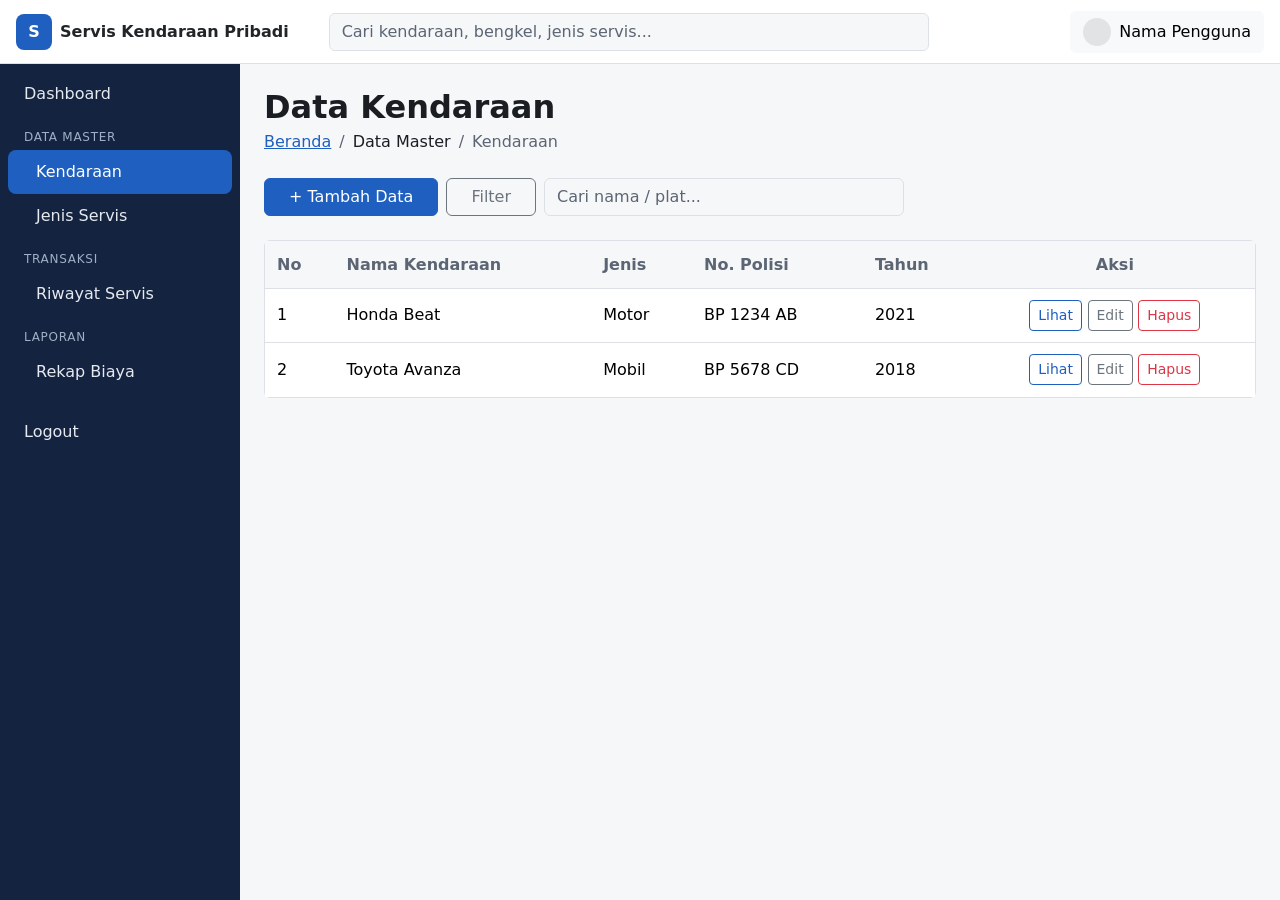
==== user/kendaraan.html @ e32719c1 "tambah: login, registrasi, kendaraan" ====
<!doctype html>
<html lang="id">
<head>
  <meta charset="utf-8">
  <meta name="viewport" content="width=device-width, initial-scale=1">
  <title>Data Kendaraan | Servis Kendaraan Pribadi</title>
  <link href="https://cdn.jsdelivr.net/npm/bootstrap@5.3.3/dist/css/bootstrap.min.css" rel="stylesheet">
  <link href="../assets/css/style.css" rel="stylesheet">
  <style>
    :root { --sidebar-w: 240px; }
    body { font-size: 1rem; }
    .topbar { background: var(--sv-surface); border-bottom: 1px solid var(--sv-border); }
    .sidebar { width: var(--sidebar-w); background-color: var(--sv-sidebar) !important; }
    .sidebar .nav-link { color: var(--sv-sidebar-text); padding: .6rem 1rem; min-height: 44px; display: flex; align-items: center; }
    .sidebar .nav-link.active { color: #fff; }
    .sidebar .nav-link.sub { padding-left: 1.75rem; }
    .sidebar .nav-heading { font-size: .75rem; letter-spacing: .06em; text-transform: uppercase; color: #9FB0C8; padding: .75rem 1rem .25rem; }
    .page-layout { min-height: calc(100vh - 64px); }
    @media (min-width: 992px) {
      .sidebar { position: sticky; top: 64px; height: calc(100vh - 64px); flex: 0 0 var(--sidebar-w); }
    }
    .page-content { max-width: 1400px; }
    .brand-logo { width: 36px; height: 36px; border-radius: 8px; background: var(--sv-primary); color: #fff; display: grid; place-items: center; font-weight: 700; }
    .skip-link { position: absolute; left: -999px; }
    .skip-link:focus { left: 8px; top: 8px; z-index: 2000; background: #fff; padding: .5rem 1rem; }
    .detail-field { background: var(--sv-bg); border: 1px solid var(--sv-border); border-radius: .375rem; padding: .5rem .75rem; min-height: 38px; }
    .toast-container { z-index: 2000; }
    .table-vehicles { min-width: 720px; }
    .table-vehicles th, .table-vehicles td { padding: .7rem .75rem; }
    .table-vehicles th:last-child, .table-vehicles td:last-child { text-align: center; white-space: nowrap; }
    .vehicle-actions { display: inline-flex; gap: .35rem; }
  </style>
</head>
<body>
  <a class="skip-link" href="#konten">Lewati ke konten</a>

  <header class="topbar sticky-top" style="height:64px">
    <div class="d-flex align-items-center gap-3 h-100 px-3">
      <button class="btn btn-outline-secondary d-lg-none" type="button" data-bs-toggle="offcanvas" data-bs-target="#sidebar" aria-controls="sidebar" aria-label="Buka menu">
        <span aria-hidden="true">&#9776;</span>
      </button>
      <a class="d-flex align-items-center gap-2 text-decoration-none text-body fw-semibold" href="dashboard.html">
        <span class="brand-logo" aria-hidden="true">S</span>
        <span class="d-none d-sm-inline">Servis Kendaraan Pribadi</span>
      </a>
      <form class="flex-grow-1 d-none d-md-block mx-lg-4" role="search" style="max-width:600px" onsubmit="return false">
        <label for="cariGlobal" class="visually-hidden">Cari</label>
        <input id="cariGlobal" type="search" class="form-control" placeholder="Cari kendaraan, bengkel, jenis servis...">
      </form>
      <div class="dropdown ms-auto">
        <button class="btn btn-light d-flex align-items-center gap-2" type="button" data-bs-toggle="dropdown" aria-expanded="false">
          <span class="rounded-circle bg-secondary-subtle d-inline-block" style="width:28px;height:28px" aria-hidden="true"></span>
          <span class="d-none d-sm-inline">Nama Pengguna</span>
        </button>
        <ul class="dropdown-menu dropdown-menu-end">
          <li><a class="dropdown-item" href="login.html">Logout</a></li>
        </ul>
      </div>
    </div>
  </header>

  <div class="page-layout d-lg-flex">
    <aside id="sidebar" class="sidebar offcanvas-lg offcanvas-start" tabindex="-1" aria-label="Menu utama">
      <div class="offcanvas-header d-lg-none">
        <span class="fw-semibold">Menu</span>
        <button type="button" class="btn-close btn-close-white" data-bs-dismiss="offcanvas" data-bs-target="#sidebar" aria-label="Tutup"></button>
      </div>
      <nav class="offcanvas-body d-block p-2">
        <ul class="nav flex-column">
          <li><a class="nav-link" href="dashboard.html">Dashboard</a></li>
          <li class="nav-heading">Data Master</li>
          <li><a class="nav-link sub active" href="kendaraan.html" aria-current="page">Kendaraan</a></li>
          <li><a class="nav-link sub" href="jenis-servis.html">Jenis Servis</a></li>
          <li class="nav-heading">Transaksi</li>
          <li><a class="nav-link sub" href="riwayat-servis.html">Riwayat Servis</a></li>
          <li class="nav-heading">Laporan</li>
          <li><a class="nav-link sub" href="rekap.html">Rekap Biaya</a></li>
          <li class="mt-3"><a class="nav-link" href="../index.html">Logout</a></li>
        </ul>
      </nav>
    </aside>

    <main id="konten" class="flex-grow-1 p-3 p-md-4">
      <div class="page-content">
        <h1 class="h2 fw-bold mb-1">Data Kendaraan</h1>
        <nav aria-label="breadcrumb">
          <ol class="breadcrumb small mb-4">
            <li class="breadcrumb-item"><a href="dashboard.html">Beranda</a></li>
            <li class="breadcrumb-item">Data Master</li>
            <li class="breadcrumb-item active" aria-current="page">Kendaraan</li>
          </ol>
        </nav>

        <section aria-label="Daftar kendaraan">
          <div class="d-flex flex-column flex-md-row gap-2 align-items-md-center mb-4">
            <button class="btn btn-primary px-4" type="button" id="btnTambah" data-bs-toggle="modal" data-bs-target="#modalKendaraan">
              <span aria-hidden="true">+</span> Tambah Data
            </button>
            <button class="btn btn-outline-secondary px-4" type="button" id="btnFilter" data-bs-toggle="collapse" data-bs-target="#panelFilter" aria-expanded="false" aria-controls="panelFilter">
              Filter
            </button>
            <div class="flex-grow-1" style="max-width: 360px">
              <label for="cariKendaraan" class="visually-hidden">Cari nama atau nomor polisi</label>
              <input type="search" class="form-control" id="cariKendaraan" placeholder="Cari nama / plat...">
            </div>
          </div>

          <div class="collapse mb-3" id="panelFilter">
            <div class="card card-body">
              <div class="row g-3 align-items-end">
                <div class="col-12 col-sm-6 col-lg-4">
                  <label for="filterJenis" class="form-label fw-semibold">Jenis Kendaraan</label>
                  <select class="form-select" id="filterJenis">
                    <option value="">Semua jenis</option>
                    <option value="Motor">Motor</option>
                    <option value="Mobil">Mobil</option>
                  </select>
                </div>
                <div class="col-auto">
                  <button class="btn btn-outline-secondary" type="button" id="btnResetFilter">Reset filter</button>
                </div>
              </div>
            </div>
          </div>

          <div class="card">
            <div class="table-responsive">
              <table class="table table-hover align-middle mb-0 table-vehicles">
                <caption class="visually-hidden">Daftar kendaraan yang terdaftar</caption>
                <thead>
                  <tr>
                    <th scope="col">No</th>
                    <th scope="col">Nama Kendaraan</th>
                    <th scope="col">Jenis</th>
                    <th scope="col">No. Polisi</th>
                    <th scope="col">Tahun</th>
                    <th scope="col">Aksi</th>
                  </tr>
                </thead>
                <tbody id="bodyKendaraan"></tbody>
              </table>
            </div>
          </div>
          <p id="statusKendaraan" class="visually-hidden" role="status" aria-live="polite"></p>
        </section>
      </div>
    </main>
  </div>

  <div class="modal fade" id="modalKendaraan" tabindex="-1" aria-labelledby="judulModalKendaraan" aria-hidden="true">
    <div class="modal-dialog modal-dialog-centered">
      <div class="modal-content">
        <form id="formKendaraan">
          <div class="modal-header">
            <h2 class="modal-title fs-5" id="judulModalKendaraan">Tambah Kendaraan</h2>
            <button type="button" class="btn-close" data-bs-dismiss="modal" aria-label="Tutup"></button>
          </div>
          <div class="modal-body">
            <input type="hidden" id="kendaraanId">
            <div class="mb-3">
              <label for="namaKendaraan" class="form-label">Nama Kendaraan</label>
              <input type="text" class="form-control" id="namaKendaraan" maxlength="80" required>
            </div>
            <div class="mb-3">
              <label for="jenisKendaraan" class="form-label">Jenis Kendaraan</label>
              <select class="form-select" id="jenisKendaraan" required>
                <option value="">Pilih jenis</option>
                <option value="Motor">Motor</option>
                <option value="Mobil">Mobil</option>
              </select>
            </div>
            <div class="mb-3">
              <label for="nomorPolisi" class="form-label">No. Polisi</label>
              <input type="text" class="form-control text-uppercase" id="nomorPolisi" maxlength="12" required>
            </div>
            <div>
              <label for="tahunKendaraan" class="form-label">Tahun</label>
              <input type="number" class="form-control" id="tahunKendaraan" min="1900" required>
            </div>
          </div>
          <div class="modal-footer">
            <button type="button" class="btn btn-outline-secondary" data-bs-dismiss="modal">Batal</button>
            <button type="submit" class="btn btn-primary">Simpan</button>
          </div>
        </form>
      </div>
    </div>
  </div>

  <div class="modal fade" id="modalDetail" tabindex="-1" aria-labelledby="judulDetail" aria-hidden="true">
    <div class="modal-dialog modal-dialog-centered">
      <div class="modal-content">
        <div class="modal-header">
          <h2 class="modal-title fs-5" id="judulDetail">Detail Kendaraan</h2>
          <button type="button" class="btn-close" data-bs-dismiss="modal" aria-label="Tutup"></button>
        </div>
        <dl class="modal-body row mb-0">
          <dt class="col-5">Nama Kendaraan</dt><dd class="col-7" id="detailNama"></dd>
          <dt class="col-5">Jenis</dt><dd class="col-7" id="detailJenis"></dd>
          <dt class="col-5">No. Polisi</dt><dd class="col-7" id="detailPolisi"></dd>
          <dt class="col-5">Tahun</dt><dd class="col-7 mb-0" id="detailTahun"></dd>
        </dl>
      </div>
    </div>
  </div>

  <div class="modal fade" id="modalHapus" tabindex="-1" aria-labelledby="judulHapus" aria-hidden="true">
    <div class="modal-dialog modal-dialog-centered">
      <div class="modal-content">
        <div class="modal-header">
          <h2 class="modal-title h5 fw-bold" id="judulHapus">Hapus Kendaraan</h2>
          <button type="button" class="btn-close" data-bs-dismiss="modal" aria-label="Tutup"></button>
        </div>
        <div class="modal-body">
          <p>Anda yakin ingin menghapus data kendaraan berikut?</p>
          <div class="small text-body-secondary mb-1">Kendaraan yang akan dihapus</div>
          <div class="detail-field mb-3" id="hapusRingkas"></div>
          <p class="text-danger small mb-0">Tindakan ini tidak dapat dibatalkan.</p>
        </div>
        <div class="modal-footer">
          <button type="button" class="btn btn-outline-secondary" data-bs-dismiss="modal">Batal</button>
          <button type="button" class="btn btn-danger" id="btnKonfirmasiHapus">Hapus</button>
        </div>
      </div>
    </div>
  </div>

  <div class="toast-container position-fixed top-0 end-0 p-3" aria-live="polite" aria-atomic="true">
    <div id="toast" class="toast align-items-center border-0" role="status">
      <div class="d-flex">
        <div class="toast-body fw-semibold" id="toastIsi"></div>
        <button type="button" class="btn-close btn-close-white me-2 m-auto" data-bs-dismiss="toast" aria-label="Tutup"></button>
      </div>
    </div>
  </div>

  <script src="https://cdn.jsdelivr.net/npm/bootstrap@5.3.3/dist/js/bootstrap.bundle.min.js"></script>
  <script>
    const kendaraan = [
      { id: 1, nama: 'Honda Beat', jenis: 'Motor', polisi: 'BP 1234 AB', tahun: 2021 },
      { id: 2, nama: 'Toyota Avanza', jenis: 'Mobil', polisi: 'BP 5678 CD', tahun: 2018 }
    ];

    const $ = id => document.getElementById(id);
    const esc = value => String(value).replace(/[&<>"']/g, character => ({
      '&': '&amp;', '<': '&lt;', '>': '&gt;', '"': '&quot;', "'": '&#39;'
    }[character]));
    const modalForm = bootstrap.Modal.getOrCreateInstance($('modalKendaraan'));
    const modalDetail = bootstrap.Modal.getOrCreateInstance($('modalDetail'));
    const modalHapus = bootstrap.Modal.getOrCreateInstance($('modalHapus'));
    const toast = new bootstrap.Toast($('toast'), { delay: 3500 });
    let hapusId = null;
    let focusTarget = $('btnTambah');
    $('tahunKendaraan').max = new Date().getFullYear() + 1;

    function notif(pesan, sukses = true) {
      $('toast').className = 'toast align-items-center border-0 text-bg-' + (sukses ? 'success' : 'danger');
      $('toastIsi').textContent = pesan;
      toast.show();
    }

    function renderKendaraan() {
      const query = $('cariKendaraan').value.trim().toLocaleLowerCase('id');
      const jenis = $('filterJenis').value;
      const rows = kendaraan.filter(item =>
        (!jenis || item.jenis === jenis) &&
        (!query || item.nama.toLocaleLowerCase('id').includes(query) || item.polisi.toLocaleLowerCase('id').includes(query))
      );

      $('bodyKendaraan').innerHTML = rows.length
        ? rows.map((item, index) => `
            <tr>
              <td>${index + 1}</td>
              <td>${esc(item.nama)}</td>
              <td>${esc(item.jenis)}</td>
              <td>${esc(item.polisi)}</td>
              <td>${item.tahun}</td>
              <td>
                <div class="vehicle-actions">
                  <button class="btn btn-sm btn-outline-primary" type="button" data-action="lihat" data-id="${item.id}">Lihat</button>
                  <button class="btn btn-sm btn-outline-secondary" type="button" data-action="edit" data-id="${item.id}">Edit</button>
                  <button class="btn btn-sm btn-outline-danger" type="button" data-action="hapus" data-id="${item.id}">Hapus</button>
                </div>
              </td>
            </tr>`).join('')
        : '<tr><td class="text-center text-body-secondary py-4" colspan="6">Data kendaraan tidak ditemukan.</td></tr>';
      $('statusKendaraan').textContent = rows.length
        ? `${rows.length} kendaraan ditampilkan.`
        : 'Data kendaraan tidak ditemukan.';
    }

    function siapkanForm(item = null) {
      $('formKendaraan').reset();
      $('kendaraanId').value = item ? item.id : '';
      $('judulModalKendaraan').textContent = item ? 'Edit Kendaraan' : 'Tambah Kendaraan';
      if (item) {
        $('namaKendaraan').value = item.nama;
        $('jenisKendaraan').value = item.jenis;
        $('nomorPolisi').value = item.polisi;
        $('tahunKendaraan').value = item.tahun;
      }
    }

    $('btnTambah').addEventListener('click', () => {
      focusTarget = $('btnTambah');
      siapkanForm();
    });
    $('cariKendaraan').addEventListener('input', renderKendaraan);
    $('filterJenis').addEventListener('change', renderKendaraan);
    $('btnResetFilter').addEventListener('click', () => {
      $('filterJenis').value = '';
      $('cariKendaraan').value = '';
      renderKendaraan();
    });

    $('bodyKendaraan').addEventListener('click', event => {
      const button = event.target.closest('button[data-action]');
      if (!button) return;
      const item = kendaraan.find(row => row.id === Number(button.dataset.id));
      if (!item) return;

      if (button.dataset.action === 'lihat') {
        $('detailNama').textContent = item.nama;
        $('detailJenis').textContent = item.jenis;
        $('detailPolisi').textContent = item.polisi;
        $('detailTahun').textContent = item.tahun;
        modalDetail.show();
      } else if (button.dataset.action === 'edit') {
        focusTarget = button;
        siapkanForm(item);
        modalForm.show();
      } else if (button.dataset.action === 'hapus') {
        hapusId = item.id;
        $('hapusRingkas').textContent = `${item.nama} — ${item.polisi}`;
        modalHapus.show();
      }
    });

    $('btnKonfirmasiHapus').addEventListener('click', () => {
      const index = kendaraan.findIndex(item => item.id === hapusId);
      if (index === -1) {
        modalHapus.hide();
        notif('Gagal menghapus kendaraan.', false);
        return;
      }
      kendaraan.splice(index, 1);
      hapusId = null;
      modalHapus.hide();
      renderKendaraan();
      notif('Kendaraan berhasil dihapus.');
    });

    $('formKendaraan').addEventListener('submit', event => {
      event.preventDefault();
      const id = Number($('kendaraanId').value);
      const item = {
        id: id || Math.max(0, ...kendaraan.map(row => row.id)) + 1,
        nama: $('namaKendaraan').value.trim(),
        jenis: $('jenisKendaraan').value,
        polisi: $('nomorPolisi').value.trim().toLocaleUpperCase('id'),
        tahun: Number($('tahunKendaraan').value)
      };
      const index = kendaraan.findIndex(row => row.id === id);
      if (index === -1) kendaraan.push(item);
      else kendaraan[index] = item;
      renderKendaraan();
      modalForm.hide();
    });

    $('modalKendaraan').addEventListener('hide.bs.modal', () => {
      window.setTimeout(() => focusTarget.focus(), 0);
    });
    $('modalKendaraan').addEventListener('hidden.bs.modal', () => {
      $('formKendaraan').reset();
      focusTarget.focus();
    });
    $('cariGlobal').addEventListener('input', event => {
      $('cariKendaraan').value = event.target.value;
      renderKendaraan();
    });
    renderKendaraan();
  </script>
</body>
</html>
---- assets/css/style.css ----
/* ==========================================================
   Tema "Servis Kendaraan" untuk Bootstrap 5.3
   Pasang SETELAH bootstrap.min.css:
   <link href="bootstrap.min.css" rel="stylesheet">
   <link href="servisku-theme.css" rel="stylesheet">
   ========================================================== */

:root {
  /* --- Brand --- */
  --sv-primary:        #1F5FBF;
  --sv-primary-hover:  #184C99;
  --sv-primary-active: #123B77;
  --sv-primary-tint:   #E8F0FB;   /* latar baris terpilih, badge lembut */
  --sv-sidebar:        #14233F;   /* sidebar navigasi */
  --sv-sidebar-text:   #E6EAF0;
  --sv-accent:         #C2410C;   /* aksen hangat (oli/mesin), pakai hemat */

  /* --- Status --- */
  --sv-success: #177A4B;
  --sv-warning: #F2A900;          /* teks di atasnya WAJIB gelap */
  --sv-danger:  #C62F3E;
  --sv-info:    #0B7285;

  /* --- Netral --- */
  --sv-bg:      #F6F7F9;
  --sv-surface: #FFFFFF;
  --sv-border:  #DDE1E7;
  --sv-text:    #1A1D21;
  --sv-muted:   #5B6573;

  /* --- Mapping ke variabel Bootstrap --- */
  --bs-primary: var(--sv-primary);
  --bs-primary-rgb: 31, 95, 191;
  --bs-success: var(--sv-success);
  --bs-success-rgb: 23, 122, 75;
  --bs-warning: var(--sv-warning);
  --bs-warning-rgb: 242, 169, 0;
  --bs-danger: var(--sv-danger);
  --bs-danger-rgb: 198, 47, 62;
  --bs-info: var(--sv-info);
  --bs-info-rgb: 11, 114, 133;

  --bs-body-bg: var(--sv-bg);
  --bs-body-color: var(--sv-text);
  --bs-secondary-color: var(--sv-muted);
  --bs-border-color: var(--sv-border);
  --bs-link-color: var(--sv-primary);
  --bs-link-hover-color: var(--sv-primary-hover);
  --bs-link-color-rgb: 31, 95, 191;
  --bs-link-hover-color-rgb: 24, 76, 153;
  --bs-focus-ring-color: rgba(31, 95, 191, .35);
}

/* Tombol utama */
.btn-primary {
  --bs-btn-bg: var(--sv-primary);
  --bs-btn-border-color: var(--sv-primary);
  --bs-btn-hover-bg: var(--sv-primary-hover);
  --bs-btn-hover-border-color: var(--sv-primary-hover);
  --bs-btn-active-bg: var(--sv-primary-active);
  --bs-btn-active-border-color: var(--sv-primary-active);
  --bs-btn-disabled-bg: var(--sv-primary);
  --bs-btn-disabled-border-color: var(--sv-primary);
  --bs-btn-focus-shadow-rgb: 31, 95, 191;
}
.btn-outline-primary {
  --bs-btn-color: var(--sv-primary);
  --bs-btn-border-color: var(--sv-primary);
  --bs-btn-hover-bg: var(--sv-primary);
  --bs-btn-hover-border-color: var(--sv-primary);
  --bs-btn-active-bg: var(--sv-primary-hover);
  --bs-btn-active-border-color: var(--sv-primary-hover);
  --bs-btn-disabled-color: var(--sv-primary);
  --bs-btn-disabled-border-color: var(--sv-primary);
}
.btn-success {
  --bs-btn-bg: var(--sv-success);
  --bs-btn-border-color: var(--sv-success);
  --bs-btn-hover-bg: #12633C;
  --bs-btn-hover-border-color: #12633C;
  --bs-btn-active-bg: #0E4F30;
  --bs-btn-active-border-color: #0E4F30;
}
.btn-danger {
  --bs-btn-bg: var(--sv-danger);
  --bs-btn-border-color: var(--sv-danger);
  --bs-btn-hover-bg: #A82533;
  --bs-btn-hover-border-color: #A82533;
  --bs-btn-active-bg: #8C1E2A;
  --bs-btn-active-border-color: #8C1E2A;
}
/* Warning: teks gelap supaya kontras 8.4:1 (putih hanya 2:1, TIDAK lolos) */
.btn-warning {
  --bs-btn-color: var(--sv-text);
  --bs-btn-bg: var(--sv-warning);
  --bs-btn-border-color: var(--sv-warning);
  --bs-btn-hover-color: var(--sv-text);
  --bs-btn-hover-bg: #D99700;
  --bs-btn-hover-border-color: #D99700;
}
.text-bg-warning { color: var(--sv-text) !important; }

/* Form */
.form-control:focus, .form-select:focus {
  border-color: var(--sv-primary);
  box-shadow: 0 0 0 .25rem rgba(31, 95, 191, .25);
}
.form-check-input:checked {
  background-color: var(--sv-primary);
  border-color: var(--sv-primary);
}

/* Kartu & tabel */
.card { --bs-card-bg: var(--sv-surface); --bs-card-border-color: var(--sv-border); }
.table { --bs-table-bg: var(--sv-surface); --bs-table-hover-bg: var(--sv-primary-tint); }
.table thead th { color: var(--sv-muted); font-weight: 600; background: var(--sv-bg); }

/* Sidebar */
.sidebar { background: var(--sv-sidebar); color: var(--sv-sidebar-text); }
.sidebar .nav-link { color: var(--sv-sidebar-text); border-radius: .5rem; }
.sidebar .nav-link:hover { background: rgba(255, 255, 255, .08); }
.sidebar .nav-link.active { background: var(--sv-primary); color: #fff; }

/* Badge lembut untuk jenis servis */
.badge-soft-primary { background: var(--sv-primary-tint); color: var(--sv-primary-hover); }
.text-accent { color: var(--sv-accent) !important; }
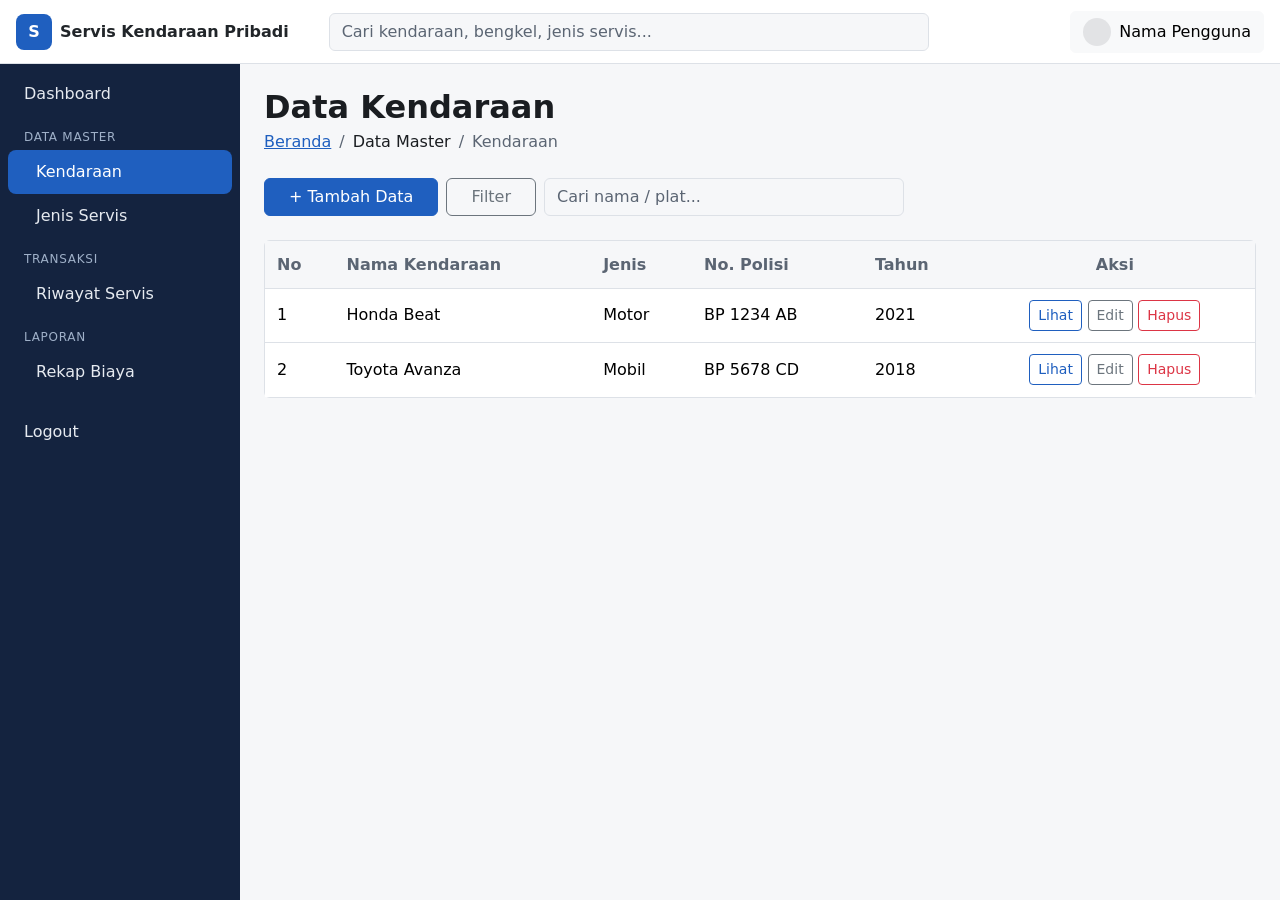
==== commit 6247149f: "tambah:dashboard" ====
--- a/user/kendaraan.html
+++ b/user/kendaraan.html
@@ -70,7 +70,7 @@
           <li><a class="nav-link" href="dashboard.html">Dashboard</a></li>
           <li class="nav-heading">Data Master</li>
           <li><a class="nav-link sub active" href="kendaraan.html" aria-current="page">Kendaraan</a></li>
-          <li><a class="nav-link sub" href="jenis-servis.html">Jenis Servis</a></li>
+          <li><a class="nav-link sub" href="jenis_sevis.html">Jenis Servis</a></li>
           <li class="nav-heading">Transaksi</li>
           <li><a class="nav-link sub" href="riwayat-servis.html">Riwayat Servis</a></li>
           <li class="nav-heading">Laporan</li>
--- a/assets/css/style.css
+++ b/assets/css/style.css
@@ -123,4 +123,44 @@
 
 /* Badge lembut untuk jenis servis */
 .badge-soft-primary { background: var(--sv-primary-tint); color: var(--sv-primary-hover); }
-.text-accent { color: var(--sv-accent) !important; }+.text-accent { color: var(--sv-accent) !important; }
+
+/* Grafik biaya bulanan */
+.chart-scroll { overflow-x: auto; }
+.chart-wrap {
+  display: grid;
+  grid-template-columns: repeat(12, minmax(2.5rem, 1fr));
+  align-items: end;
+  gap: .5rem;
+  min-width: 620px;
+  height: 240px;
+  padding: 1rem .25rem 0;
+  border-bottom: 1px solid var(--sv-border);
+}
+.chart-column {
+  display: flex;
+  flex-direction: column;
+  align-items: center;
+  justify-content: flex-end;
+  height: 100%;
+  min-width: 0;
+}
+.chart-bar-area {
+  display: flex;
+  align-items: flex-end;
+  justify-content: center;
+  width: 100%;
+  height: 100%;
+}
+.chart-bar {
+  width: min(100%, 44px);
+  min-height: 0;
+  background: var(--sv-primary);
+  border-radius: .25rem .25rem 0 0;
+}
+.chart-month {
+  flex: 0 0 auto;
+  padding-top: .4rem;
+  color: var(--sv-muted);
+  font-size: .8rem;
+}
